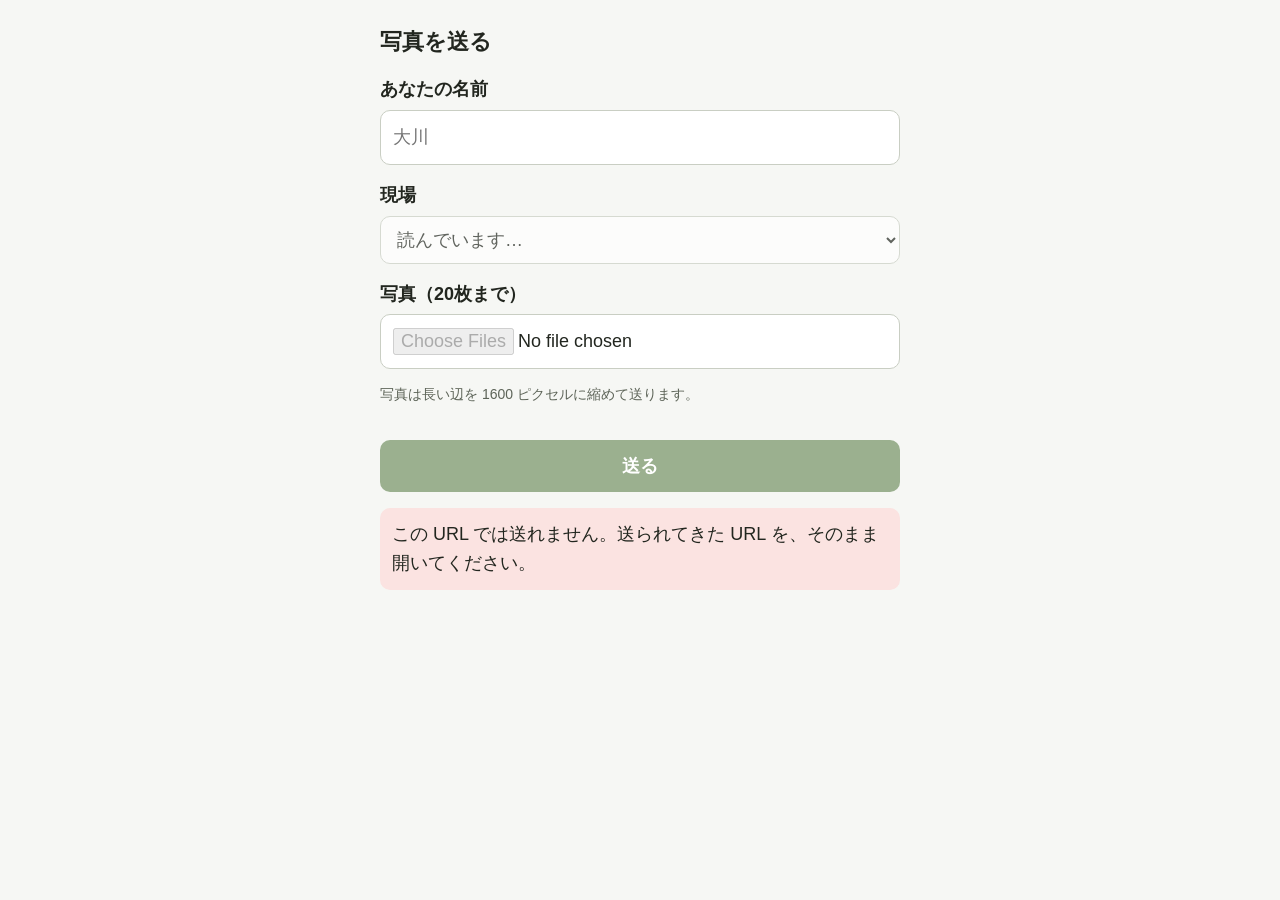
==== 05/photo.html @ 87eb656f "画面を更新（portfolio/site/ から）" ====
<!doctype html>
<html lang="ja">
<head>
  <meta charset="utf-8">
  <meta name="viewport" content="width=device-width, initial-scale=1">
  <meta name="robots" content="noindex, nofollow">
  <!-- URL の合言葉を、ほかのサイトへ渡さない -->
  <meta name="referrer" content="no-referrer">
  <title>写真を送る</title>
  <link rel="stylesheet" href="../shared/webapp.css">
  <script src="../shared/webapp.js"></script>
  <style>
    progress { width: 100%; height: 14px; margin-top: 12px; }
    #fails { font-size: 15px; margin: 8px 0 0; padding-left: 20px; }
  </style>
</head>
<body>
  <!-- 05 現場の写真と書類：写真を送る画面（1-20 の試作）。処理は GAS の photo（05_site-photos/src/photo.js）。 -->
  <main>
    <h1>写真を送る</h1>
    <label for="who">あなたの名前</label>
    <input id="who" autocomplete="name" placeholder="大川">
    <label for="site">現場</label>
    <select id="site"><option value="">読んでいます…</option></select>
    <label for="file">写真（20枚まで）</label>
    <input id="file" type="file" accept="image/*" multiple>
    <p id="picked" class="note">写真は長い辺を 1600 ピクセルに縮めて送ります。</p>
    <button id="send">送る</button>
    <progress id="bar" max="1" value="0" hidden></progress>
    <p id="out" class="msg" hidden></p>
    <ul id="fails" hidden></ul>
  </main>
  <script>
    (function () {
      // 1回に送れる枚数（hearing.md の 5-1）。3枚ずつ並べて送る（1枚ずつだと1枚5秒ほどかかる。
      // GAS の同時の実行の上限（1人30）と、スマホの電波を考えて3まで）
      const MAX_FILES = 20;
      const PARALLEL = 3;
      const site = document.getElementById('site');
      const btn = document.getElementById('send');
      const fileInput = document.getElementById('file');
      const bar = document.getElementById('bar');
      const fails = document.getElementById('fails');
      if (!WebApp.ready()) return;
      WebApp.remember('who');

      WebApp.call('photo', 'sites').then(function (list) {
        site.innerHTML = '';
        site.add(new Option('選んでください', ''));
        list.forEach(function (s) { site.add(new Option(s.id + ' ' + s.name, s.id)); });
      }).catch(function (e) {
        site.innerHTML = '';
        site.add(new Option('読めませんでした', ''));
        WebApp.show(e.message, true);
      });

      fileInput.addEventListener('change', function () {
        const n = fileInput.files.length;
        document.getElementById('picked').textContent = n > MAX_FILES
          ? n + '枚選んでいます。1回に送れるのは ' + MAX_FILES + '枚までです。選び直してください'
          : (n ? n + '枚選んでいます。' : '') + '写真は長い辺を 1600 ピクセルに縮めて送ります。';
      });

      btn.addEventListener('click', function () {
        const files = Array.prototype.slice.call(fileInput.files);
        const who = document.getElementById('who').value.trim();
        if (!who || !site.value || !files.length) {
          WebApp.show('名前・現場・写真を選んでください', true);
          return;
        }
        if (files.length > MAX_FILES) {
          WebApp.show('1回に送れるのは ' + MAX_FILES + '枚までです（いま ' + files.length + '枚）。分けて送ってください', true);
          return;
        }
        sendAll(files, who, site.value);
      });

      /** PARALLEL 枚ずつ並べて送る。1枚が送れなくても、ほかは続ける。 */
      function sendAll(files, who, siteId) {
        const total = files.length;
        const batch = Date.now().toString(36); // この回の写真の名前をそろえる
        const started = Date.now();
        let next = 0;
        let done = 0;
        const failed = [];
        btn.disabled = true;
        fileInput.disabled = true;
        fails.hidden = true;
        fails.innerHTML = '';
        bar.hidden = false;
        bar.max = total;
        bar.value = 0;
        progress();

        /** 「3/10枚目を送っています…」：送り終わった枚数＋1 枚目（いくつか並べて送っているが、終わる順に数える）。 */
        function progress() {
          const finished = done + failed.length;
          WebApp.show(Math.min(finished + 1, total) + '/' + total + '枚目を送っています…' +
            (failed.length ? '（送れなかった ' + failed.length + '枚）' : ''));
        }

        function one() {
          if (next >= total) return Promise.resolve();
          const i = next++;
          const file = files[i];
          progress();
          return WebApp.shrinkImage(file, 1600).then(function (data) {
            return WebApp.call('photo', 'upload', {
              siteId: siteId, who: who, name: file.name, data: data, batch: batch, index: i + 1, total: total,
            });
          }).then(function () {
            done++;
          }).catch(function (e) {
            failed.push({ name: file.name, reason: e.message });
          }).then(function () {
            bar.value = done + failed.length;
            progress();
            return one();
          });
        }

        const workers = [];
        for (let k = 0; k < Math.min(PARALLEL, total); k++) workers.push(one());
        Promise.all(workers).then(function () {
          const sec = Math.round((Date.now() - started) / 100) / 10;
          if (!failed.length) {
            WebApp.show(siteId + ' に ' + done + '枚送りました（' + sec + '秒）');
            fileInput.value = '';
            document.getElementById('picked').textContent = '写真は長い辺を 1600 ピクセルに縮めて送ります。';
          } else {
            WebApp.show(done + '枚送りました。' + failed.length + '枚は送れませんでした（' + sec + '秒）。' +
              '送れなかった写真だけを選び直して、もう一度送ってください', true);
            failed.forEach(function (f) {
              const li = document.createElement('li');
              li.textContent = f.name + '：' + f.reason;
              fails.appendChild(li);
            });
            fails.hidden = false;
          }
          btn.disabled = false;
          fileInput.disabled = false;
        });
      }
    })();
  </script>
</body>
</html>
---- shared/webapp.css ----
/* Web アプリの画面の共通の見た目（スマホの縦の画面・大きめの文字）。build.py が portfolio/site/shared/ にコピーする */
body { margin: 0; font: 18px/1.6 -apple-system, "Hiragino Sans", "Yu Gothic", "Meiryo", sans-serif; background: #f6f7f4; color: #22261f; }
main { max-width: 520px; margin: 0 auto; padding: 16px; }
h1 { font-size: 22px; margin: 8px 0 16px; }
label { display: block; font-weight: bold; margin: 16px 0 6px; }
input, select, textarea, button { font: inherit; width: 100%; box-sizing: border-box; padding: 12px; border: 1px solid #c9cec3; border-radius: 10px; background: #fff; color: inherit; }
button { background: #4f8a3a; color: #fff; border: none; font-weight: bold; margin-top: 20px; }
button:disabled { background: #9bb08f; }
.msg { padding: 12px; border-radius: 10px; background: #e7f1e1; margin-top: 16px; }
.msg.err { background: #fbe3e1; }
.note { font-size: 14px; color: #5d6458; }
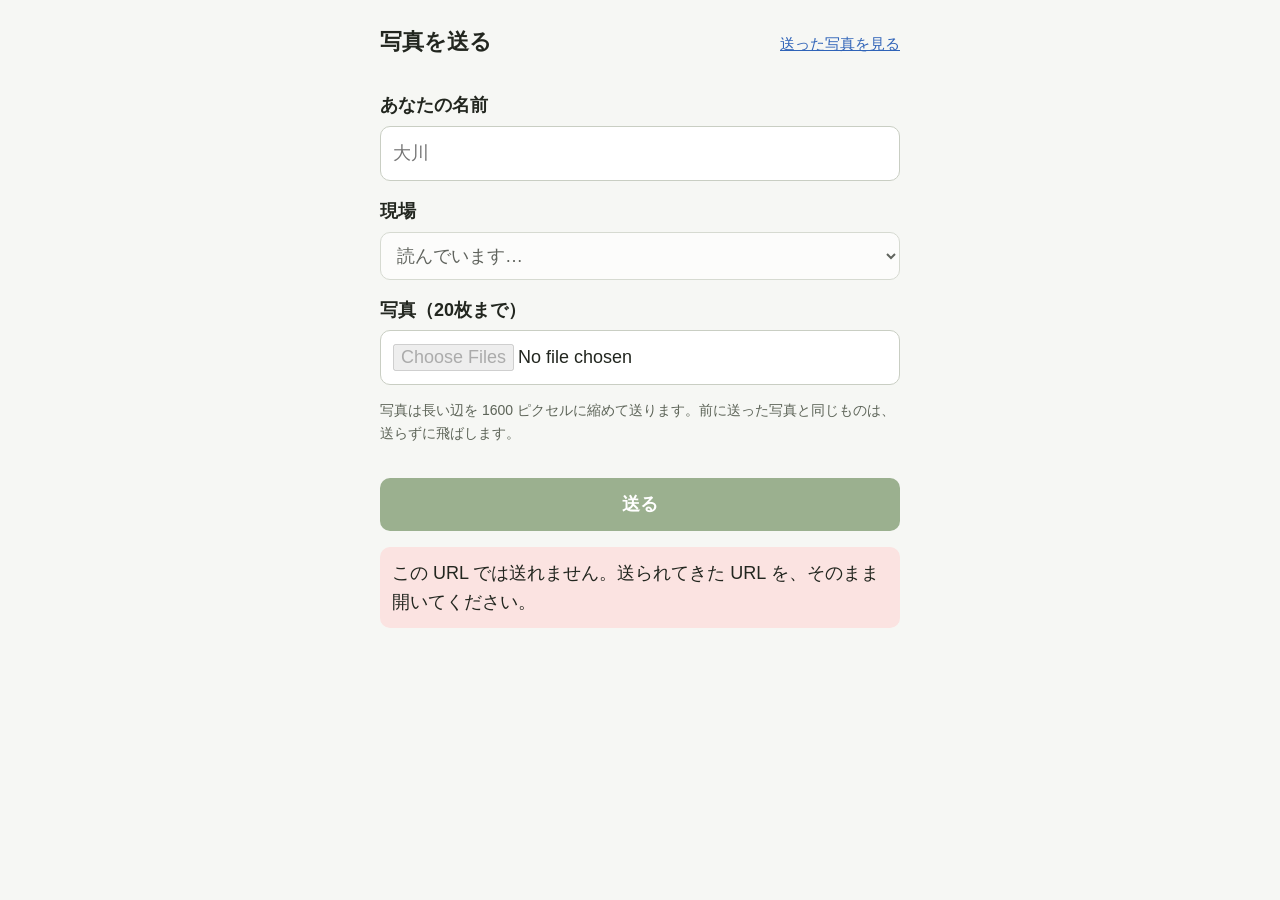
==== commit 0ec66461: "画面を更新（portfolio/site/ から）" ====
--- a/05/photo.html
+++ b/05/photo.html
@@ -15,16 +15,17 @@
   </style>
 </head>
 <body>
-  <!-- 05 現場の写真と書類：写真を送る画面（1-20 の試作）。処理は GAS の photo（05_site-photos/src/photo.js）。 -->
+  <!-- 05 現場の写真と書類：写真を送る画面（1-20 の試作）。処理は GAS の photo（05_site-photos/src/photo.js）。
+       送った写真を見る画面は list.html（現場を選んだまま行き来する）。 -->
   <main>
-    <h1>写真を送る</h1>
+    <div class="nav"><h1>写真を送る</h1><a id="toList" href="#">送った写真を見る</a></div>
     <label for="who">あなたの名前</label>
     <input id="who" autocomplete="name" placeholder="大川">
     <label for="site">現場</label>
     <select id="site"><option value="">読んでいます…</option></select>
     <label for="file">写真（20枚まで）</label>
     <input id="file" type="file" accept="image/*" multiple>
-    <p id="picked" class="note">写真は長い辺を 1600 ピクセルに縮めて送ります。</p>
+    <p id="picked" class="note">写真は長い辺を 1600 ピクセルに縮めて送ります。前に送った写真と同じものは、送らずに飛ばします。</p>
     <button id="send">送る</button>
     <progress id="bar" max="1" value="0" hidden></progress>
     <p id="out" class="msg" hidden></p>
@@ -36,18 +37,29 @@
       // GAS の同時の実行の上限（1人30）と、スマホの電波を考えて3まで）
       const MAX_FILES = 20;
       const PARALLEL = 3;
+      const NOTE = '写真は長い辺を 1600 ピクセルに縮めて送ります。前に送った写真と同じものは、送らずに飛ばします。';
       const site = document.getElementById('site');
       const btn = document.getElementById('send');
       const fileInput = document.getElementById('file');
       const bar = document.getElementById('bar');
       const fails = document.getElementById('fails');
+      const toList = document.getElementById('toList');
       if (!WebApp.ready()) return;
       WebApp.remember('who');
+
+      function updateLink() {
+        toList.href = WebApp.link('list.html', { site: site.value });
+      }
+      site.addEventListener('change', updateLink);
+      updateLink();
 
       WebApp.call('photo', 'sites').then(function (list) {
         site.innerHTML = '';
         site.add(new Option('選んでください', ''));
         list.forEach(function (s) { site.add(new Option(s.id + ' ' + s.name, s.id)); });
+        const want = WebApp.param('site'); // 確かめる画面から来たときは、その現場を選んでおく
+        if (want && list.some(function (s) { return s.id === want; })) site.value = want;
+        updateLink();
       }).catch(function (e) {
         site.innerHTML = '';
         site.add(new Option('読めませんでした', ''));
@@ -58,7 +70,7 @@
         const n = fileInput.files.length;
         document.getElementById('picked').textContent = n > MAX_FILES
           ? n + '枚選んでいます。1回に送れるのは ' + MAX_FILES + '枚までです。選び直してください'
-          : (n ? n + '枚選んでいます。' : '') + '写真は長い辺を 1600 ピクセルに縮めて送ります。';
+          : (n ? n + '枚選んでいます。' : '') + NOTE;
       });
 
       btn.addEventListener('click', function () {
@@ -75,14 +87,18 @@
         sendAll(files, who, site.value);
       });
 
-      /** PARALLEL 枚ずつ並べて送る。1枚が送れなくても、ほかは続ける。 */
+      /**
+       * まず同じ写真の印（SHA-256）を作って、送り済みのものを聞き、それは送らずに飛ばす。
+       * 残りを PARALLEL 枚ずつ並べて送る。1枚が送れなくても、ほかは続ける。
+       */
       function sendAll(files, who, siteId) {
         const total = files.length;
-        const batch = Date.now().toString(36); // この回の写真の名前をそろえる
         const started = Date.now();
         let next = 0;
         let done = 0;
+        const skipped = [];
         const failed = [];
+        let digests = [];
         btn.disabled = true;
         fileInput.disabled = true;
         fails.hidden = true;
@@ -90,12 +106,14 @@
         bar.hidden = false;
         bar.max = total;
         bar.value = 0;
-        progress();
+        WebApp.show('送り済みの写真がないか、確かめています…');
 
-        /** 「3/10枚目を送っています…」：送り終わった枚数＋1 枚目（いくつか並べて送っているが、終わる順に数える）。 */
+        /** 「3/10枚目を送っています…」：終わった枚数＋1 枚目（いくつか並べて送っているが、終わる順に数える）。 */
         function progress() {
-          const finished = done + failed.length;
+          const finished = done + skipped.length + failed.length;
+          bar.value = finished;
           WebApp.show(Math.min(finished + 1, total) + '/' + total + '枚目を送っています…' +
+            (skipped.length ? '（送り済みで飛ばした ' + skipped.length + '枚）' : '') +
             (failed.length ? '（送れなかった ' + failed.length + '枚）' : ''));
         }
 
@@ -103,39 +121,51 @@
           if (next >= total) return Promise.resolve();
           const i = next++;
           const file = files[i];
+          if (digests[i] && sentBefore[digests[i]]) {
+            skipped.push({ name: file.name, reason: sentBefore[digests[i]] });
+            progress();
+            return one();
+          }
           progress();
-          return WebApp.shrinkImage(file, 1600).then(function (data) {
+          return WebApp.shrinkImage(file, [1600, 240]).then(function (data) {
             return WebApp.call('photo', 'upload', {
-              siteId: siteId, who: who, name: file.name, data: data, batch: batch, index: i + 1, total: total,
+              siteId: siteId, who: who, name: file.name, data: data[0], thumb: data[1], digest: digests[i], index: i + 1, total: total,
             });
-          }).then(function () {
-            done++;
+          }).then(function (r) {
+            if (r.skipped) skipped.push({ name: file.name, reason: r.message });
+            else done++;
           }).catch(function (e) {
             failed.push({ name: file.name, reason: e.message });
           }).then(function () {
-            bar.value = done + failed.length;
             progress();
             return one();
           });
         }
 
-        const workers = [];
-        for (let k = 0; k < Math.min(PARALLEL, total); k++) workers.push(one());
-        Promise.all(workers).then(function () {
+        let sentBefore = {};
+        Promise.all(files.map(WebApp.digest)).then(function (list) {
+          digests = list;
+          return WebApp.call('photo', 'check', { digests: list.filter(Boolean) }).catch(function () { return {}; });
+        }).then(function (sent) {
+          sentBefore = sent || {};
+          const workers = [];
+          for (let k = 0; k < Math.min(PARALLEL, total); k++) workers.push(one());
+          return Promise.all(workers);
+        }).then(function () {
           const sec = Math.round((Date.now() - started) / 100) / 10;
+          const parts = [siteId + ' に ' + done + '枚送りました'];
+          if (skipped.length) parts.push('送り済みの ' + skipped.length + '枚は飛ばしました');
+          if (failed.length) parts.push(failed.length + '枚は送れませんでした。その写真だけを選び直して、もう一度送ってください');
+          WebApp.show(parts.join('。') + '（' + sec + '秒）', failed.length > 0);
+          skipped.concat(failed).forEach(function (f) {
+            const li = document.createElement('li');
+            li.textContent = f.name + '：' + f.reason;
+            fails.appendChild(li);
+          });
+          fails.hidden = !(skipped.length || failed.length);
           if (!failed.length) {
-            WebApp.show(siteId + ' に ' + done + '枚送りました（' + sec + '秒）');
             fileInput.value = '';
-            document.getElementById('picked').textContent = '写真は長い辺を 1600 ピクセルに縮めて送ります。';
-          } else {
-            WebApp.show(done + '枚送りました。' + failed.length + '枚は送れませんでした（' + sec + '秒）。' +
-              '送れなかった写真だけを選び直して、もう一度送ってください', true);
-            failed.forEach(function (f) {
-              const li = document.createElement('li');
-              li.textContent = f.name + '：' + f.reason;
-              fails.appendChild(li);
-            });
-            fails.hidden = false;
+            document.getElementById('picked').textContent = NOTE;
           }
           btn.disabled = false;
           fileInput.disabled = false;
--- a/shared/webapp.css
+++ b/shared/webapp.css
@@ -9,3 +9,5 @@
 .msg { padding: 12px; border-radius: 10px; background: #e7f1e1; margin-top: 16px; }
 .msg.err { background: #fbe3e1; }
 .note { font-size: 14px; color: #5d6458; }
+.nav { display: flex; justify-content: space-between; align-items: baseline; gap: 12px; }
+.nav a { font-size: 15px; color: #2f63b8; white-space: nowrap; }
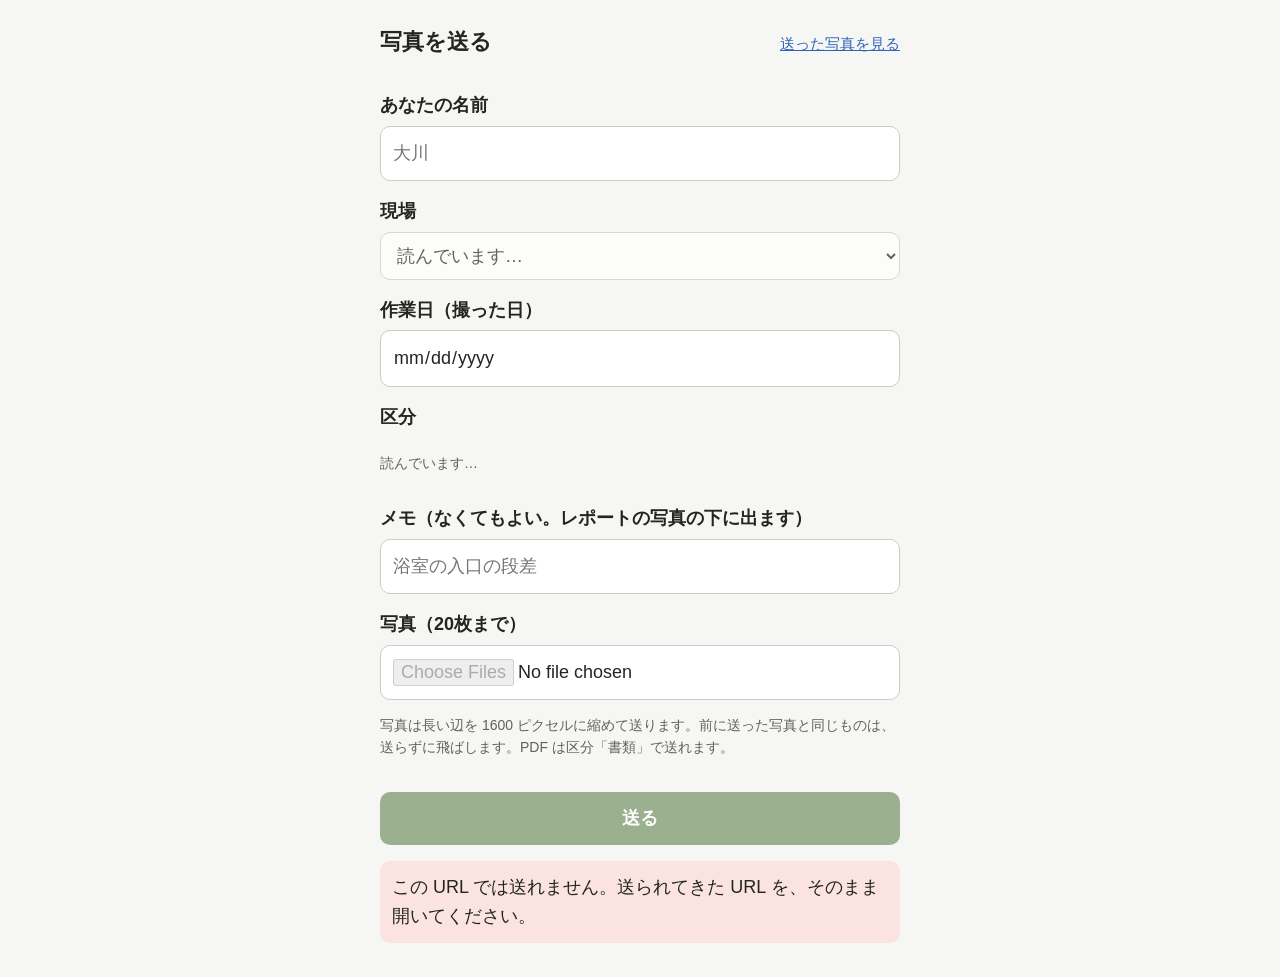
==== commit 698b9a88: "画面を更新（portfolio/site/ から）" ====
--- a/05/photo.html
+++ b/05/photo.html
@@ -12,20 +12,35 @@
   <style>
     progress { width: 100%; height: 14px; margin-top: 12px; }
     #fails { font-size: 15px; margin: 8px 0 0; padding-left: 20px; }
+    .choices { display: grid; grid-template-columns: repeat(auto-fill, minmax(100px, 1fr)); gap: 8px; }
+    .choices label { margin: 0; font-weight: normal; }
+    .choices input { position: absolute; opacity: 0; width: 1px; height: 1px; }
+    .choices span { display: block; text-align: center; padding: 12px 4px; border: 1px solid #c9cec3; border-radius: 10px; background: #fff; }
+    .choices input:checked + span { background: #4f8a3a; border-color: #4f8a3a; color: #fff; font-weight: bold; }
+    .choices input:focus-visible + span { outline: 3px solid #2f63b8; }
+    #kind { margin: 4px 0 0; }
   </style>
 </head>
 <body>
-  <!-- 05 現場の写真と書類：写真を送る画面（1-20 の試作）。処理は GAS の photo（05_site-photos/src/photo.js）。
-       送った写真を見る画面は list.html（現場を選んだまま行き来する）。 -->
+  <!-- 05 現場の写真と書類：写真を送る画面。処理は GAS の photo（05_site-photos/src/photo.js）。
+       送った写真を見る画面は list.html（現場を選んだまま行き来する）。
+       写真は「現場 → 作業日 → 区分」で入る（hearing.md の決めたこと）。区分は台帳の設定「写真の区分」＋書類。 -->
   <main>
     <div class="nav"><h1>写真を送る</h1><a id="toList" href="#">送った写真を見る</a></div>
     <label for="who">あなたの名前</label>
     <input id="who" autocomplete="name" placeholder="大川">
     <label for="site">現場</label>
     <select id="site"><option value="">読んでいます…</option></select>
+    <p id="kind" class="note" hidden></p>
+    <label for="day">作業日（撮った日）</label>
+    <input id="day" type="date">
+    <label>区分</label>
+    <div id="cats" class="choices" role="radiogroup" aria-label="区分"><p class="note">読んでいます…</p></div>
+    <label for="memo">メモ（なくてもよい。レポートの写真の下に出ます）</label>
+    <input id="memo" maxlength="100" placeholder="浴室の入口の段差">
     <label for="file">写真（20枚まで）</label>
-    <input id="file" type="file" accept="image/*" multiple>
-    <p id="picked" class="note">写真は長い辺を 1600 ピクセルに縮めて送ります。前に送った写真と同じものは、送らずに飛ばします。</p>
+    <input id="file" type="file" accept="image/*,application/pdf" multiple>
+    <p id="picked" class="note"></p>
     <button id="send">送る</button>
     <progress id="bar" max="1" value="0" hidden></progress>
     <p id="out" class="msg" hidden></p>
@@ -37,32 +52,71 @@
       // GAS の同時の実行の上限（1人30）と、スマホの電波を考えて3まで）
       const MAX_FILES = 20;
       const PARALLEL = 3;
-      const NOTE = '写真は長い辺を 1600 ピクセルに縮めて送ります。前に送った写真と同じものは、送らずに飛ばします。';
+      const MAX_PDF = 5 * 1024 * 1024; // PDF は縮めずに送るので、GAS の上限（photo.js の PHOTO_MAX_BYTES）と同じ
+      const DOC = '書類';
+      const NOTE = '写真は長い辺を 1600 ピクセルに縮めて送ります。前に送った写真と同じものは、送らずに飛ばします。PDF は区分「書類」で送れます。';
       const site = document.getElementById('site');
+      const day = document.getElementById('day');
+      const cats = document.getElementById('cats');
       const btn = document.getElementById('send');
       const fileInput = document.getElementById('file');
       const bar = document.getElementById('bar');
       const fails = document.getElementById('fails');
       const toList = document.getElementById('toList');
+      const kind = document.getElementById('kind');
+      let sites = [];
+      document.getElementById('picked').textContent = NOTE;
       if (!WebApp.ready()) return;
       WebApp.remember('who');
 
-      function updateLink() {
+      function localToday() {
+        const d = new Date();
+        return d.getFullYear() + '-' + ('0' + (d.getMonth() + 1)).slice(-2) + '-' + ('0' + d.getDate()).slice(-2);
+      }
+      day.value = day.max = localToday();
+
+      function updateSite() {
         toList.href = WebApp.link('list.html', { site: site.value });
-      }
-      site.addEventListener('change', updateLink);
-      updateLink();
-
-      WebApp.call('photo', 'sites').then(function (list) {
+        const s = sites.filter(function (x) { return x.id === site.value; })[0];
+        kind.hidden = !s;
+        if (s) kind.textContent = s.periodic ? '定期の現場（' + (s.frequency || '頻度なし') + '）：毎回、作業日を合わせて「作業前」「作業後」を送ってください'
+          : '単発の現場：追加の直しのときも、その日の作業日で送れば分かれます';
+      }
+      site.addEventListener('change', updateSite);
+      updateSite();
+
+      function category() {
+        const picked = cats.querySelector('input:checked');
+        return picked ? picked.value : '';
+      }
+
+      WebApp.call('photo', 'sites').then(function (r) {
+        sites = r.sites;
         site.innerHTML = '';
         site.add(new Option('選んでください', ''));
-        list.forEach(function (s) { site.add(new Option(s.id + ' ' + s.name, s.id)); });
+        sites.forEach(function (s) {
+          site.add(new Option(s.id + ' ' + s.name + (s.periodic ? '（定期）' : ''), s.id));
+        });
         const want = WebApp.param('site'); // 確かめる画面から来たときは、その現場を選んでおく
-        if (want && list.some(function (s) { return s.id === want; })) site.value = want;
-        updateLink();
+        if (want && sites.some(function (s) { return s.id === want; })) site.value = want;
+        cats.innerHTML = '';
+        r.categories.forEach(function (c) {
+          const label = document.createElement('label');
+          const input = document.createElement('input');
+          input.type = 'radio';
+          input.name = 'cat';
+          input.value = c;
+          const span = document.createElement('span');
+          span.textContent = c;
+          label.appendChild(input);
+          label.appendChild(span);
+          cats.appendChild(label);
+        });
+        updateSite();
       }).catch(function (e) {
         site.innerHTML = '';
         site.add(new Option('読めませんでした', ''));
+        cats.innerHTML = '';
         WebApp.show(e.message, true);
       });
 
@@ -73,25 +127,51 @@
           : (n ? n + '枚選んでいます。' : '') + NOTE;
       });
 
+      function isPdf(file) {
+        return file.type === 'application/pdf' || /\.pdf$/i.test(file.name);
+      }
+
       btn.addEventListener('click', function () {
         const files = Array.prototype.slice.call(fileInput.files);
         const who = document.getElementById('who').value.trim();
-        if (!who || !site.value || !files.length) {
-          WebApp.show('名前・現場・写真を選んでください', true);
+        const cat = category();
+        if (!who || !site.value || !cat || !files.length) {
+          WebApp.show('名前・現場・区分・写真を選んでください', true);
+          return;
+        }
+        if (!day.value) {
+          WebApp.show('作業日（撮った日）を選んでください', true);
+          return;
+        }
+        if (day.value > localToday()) {
+          WebApp.show('作業日が先の日になっています。撮った日を選んでください', true);
           return;
         }
         if (files.length > MAX_FILES) {
           WebApp.show('1回に送れるのは ' + MAX_FILES + '枚までです（いま ' + files.length + '枚）。分けて送ってください', true);
           return;
         }
-        sendAll(files, who, site.value);
+        if (cat !== DOC && files.some(isPdf)) {
+          WebApp.show('PDF は区分「' + DOC + '」で送ってください', true);
+          return;
+        }
+        sendAll(files, { who: who, siteId: site.value, category: cat, workDate: day.value, memo: document.getElementById('memo').value.trim() });
       });
+
+      /** 1つのファイルを送る形にする：写真は縮めて小さい画像も作る。PDF はそのまま。 */
+      function prepare(file) {
+        if (isPdf(file)) {
+          if (file.size > MAX_PDF) return Promise.reject(new Error('PDF が大きすぎます（5MB まで）'));
+          return WebApp.readBase64(file).then(function (data) { return { data: data, thumb: '', type: 'application/pdf' }; });
+        }
+        return WebApp.shrinkImage(file, [1600, 240]).then(function (data) { return { data: data[0], thumb: data[1], type: 'image/jpeg' }; });
+      }
 
       /**
        * まず同じ写真の印（SHA-256）を作って、送り済みのものを聞き、それは送らずに飛ばす。
        * 残りを PARALLEL 枚ずつ並べて送る。1枚が送れなくても、ほかは続ける。
        */
-      function sendAll(files, who, siteId) {
+      function sendAll(files, form) {
         const total = files.length;
         const started = Date.now();
         let next = 0;
@@ -127,9 +207,10 @@
             return one();
           }
           progress();
-          return WebApp.shrinkImage(file, [1600, 240]).then(function (data) {
+          return prepare(file).then(function (p) {
             return WebApp.call('photo', 'upload', {
-              siteId: siteId, who: who, name: file.name, data: data[0], thumb: data[1], digest: digests[i], index: i + 1, total: total,
+              siteId: form.siteId, who: form.who, category: form.category, workDate: form.workDate, memo: form.memo,
+              name: file.name, data: p.data, thumb: p.thumb, type: p.type, digest: digests[i], index: i + 1, total: total,
             });
           }).then(function (r) {
             if (r.skipped) skipped.push({ name: file.name, reason: r.message });
@@ -153,8 +234,9 @@
           return Promise.all(workers);
         }).then(function () {
           const sec = Math.round((Date.now() - started) / 100) / 10;
-          const parts = [siteId + ' に ' + done + '枚送りました'];
-          if (skipped.length) parts.push('送り済みの ' + skipped.length + '枚は飛ばしました');
+          const parts = [];
+          if (done || !skipped.length) parts.push(form.siteId + ' の ' + form.workDate + '・' + form.category + ' に ' + done + '枚送りました');
+          if (skipped.length) parts.push(done ? '送り済みの ' + skipped.length + '枚は飛ばしました' : '選んだ ' + skipped.length + '枚は、すべて送り済みでした（送っていません）');
           if (failed.length) parts.push(failed.length + '枚は送れませんでした。その写真だけを選び直して、もう一度送ってください');
           WebApp.show(parts.join('。') + '（' + sec + '秒）', failed.length > 0);
           skipped.concat(failed).forEach(function (f) {
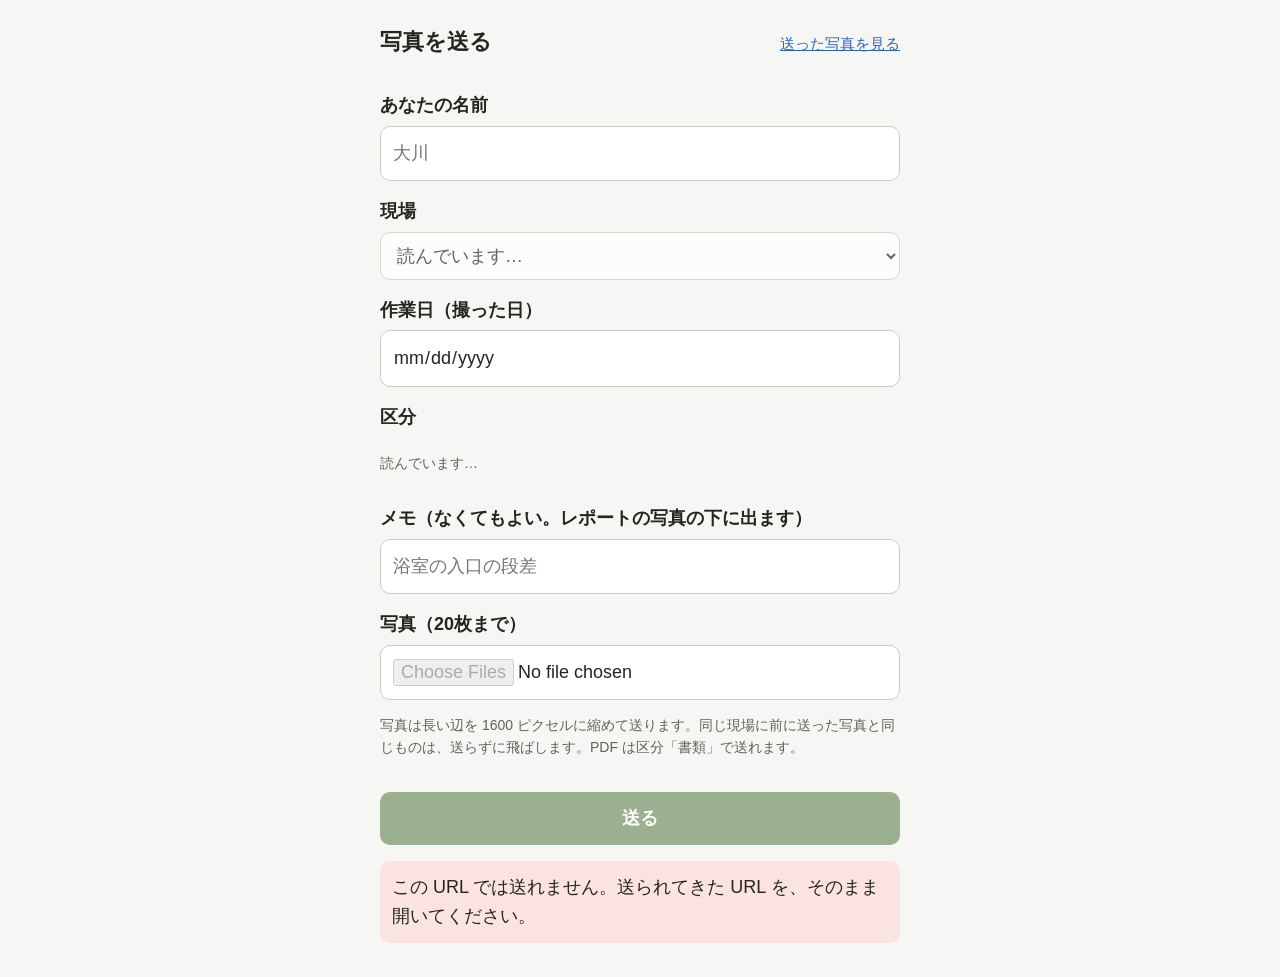
==== commit ad1fc637: "画面を更新（portfolio/site/ から）" ====
--- a/05/photo.html
+++ b/05/photo.html
@@ -54,7 +54,7 @@
       const PARALLEL = 3;
       const MAX_PDF = 5 * 1024 * 1024; // PDF は縮めずに送るので、GAS の上限（photo.js の PHOTO_MAX_BYTES）と同じ
       const DOC = '書類';
-      const NOTE = '写真は長い辺を 1600 ピクセルに縮めて送ります。前に送った写真と同じものは、送らずに飛ばします。PDF は区分「書類」で送れます。';
+      const NOTE = '写真は長い辺を 1600 ピクセルに縮めて送ります。同じ現場に前に送った写真と同じものは、送らずに飛ばします。PDF は区分「書類」で送れます。';
       const site = document.getElementById('site');
       const day = document.getElementById('day');
       const cats = document.getElementById('cats');
@@ -168,7 +168,7 @@
       }
 
       /**
-       * まず同じ写真の印（SHA-256）を作って、送り済みのものを聞き、それは送らずに飛ばす。
+       * まず同じ写真の印（SHA-256）を作って、選んだ現場に送り済みのものを聞き、それは送らずに飛ばす（ほかの現場には送れる）。
        * 残りを PARALLEL 枚ずつ並べて送る。1枚が送れなくても、ほかは続ける。
        */
       function sendAll(files, form) {
@@ -226,7 +226,7 @@
         let sentBefore = {};
         Promise.all(files.map(WebApp.digest)).then(function (list) {
           digests = list;
-          return WebApp.call('photo', 'check', { digests: list.filter(Boolean) }).catch(function () { return {}; });
+          return WebApp.call('photo', 'check', { siteId: form.siteId, digests: list.filter(Boolean) }).catch(function () { return {}; });
         }).then(function (sent) {
           sentBefore = sent || {};
           const workers = [];
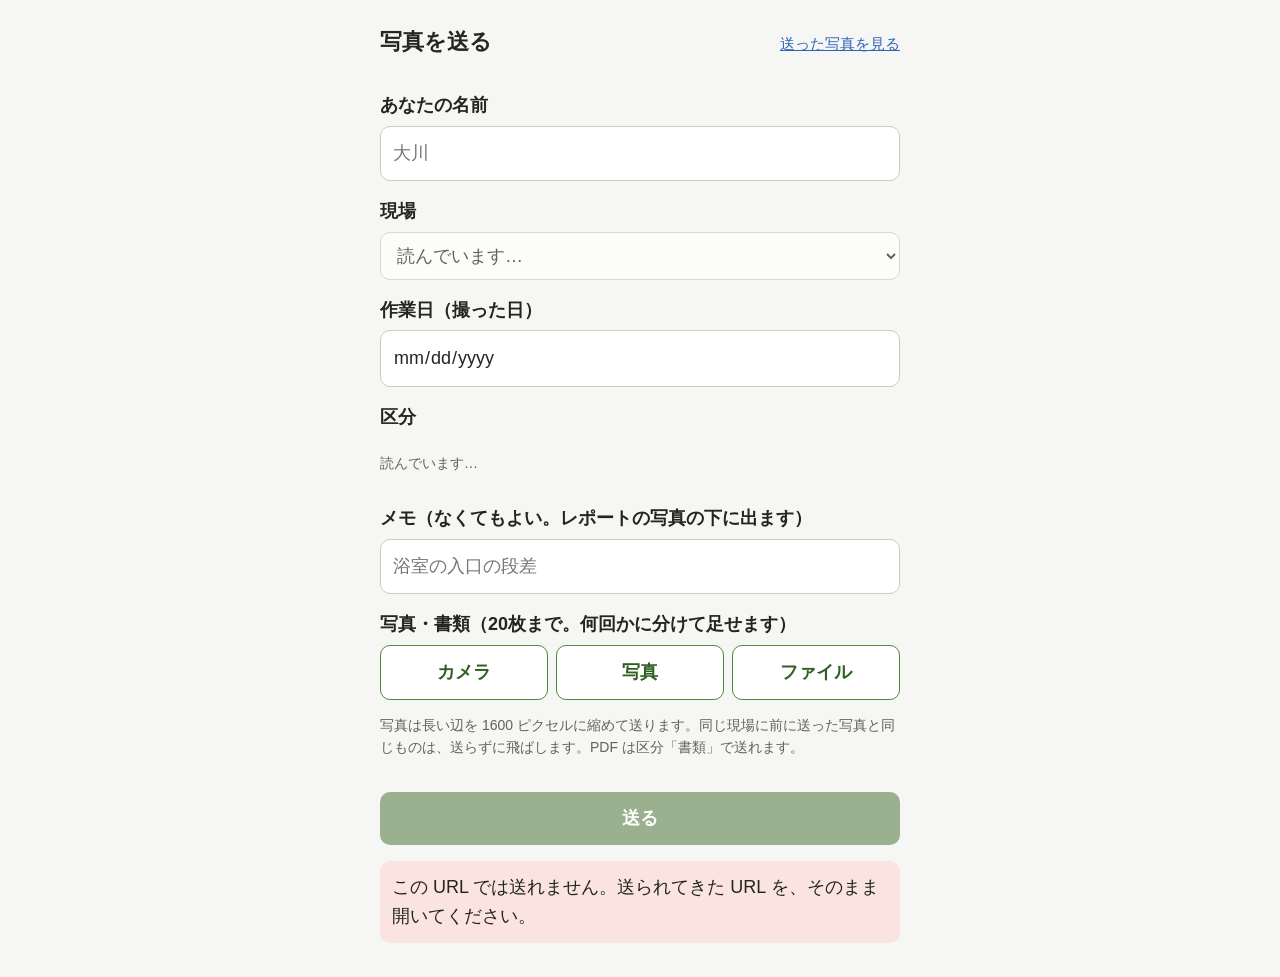
==== commit 32dbf985: "画面を更新（portfolio/site/ から）" ====
--- a/05/photo.html
+++ b/05/photo.html
@@ -19,6 +19,12 @@
     .choices input:checked + span { background: #4f8a3a; border-color: #4f8a3a; color: #fff; font-weight: bold; }
     .choices input:focus-visible + span { outline: 3px solid #2f63b8; }
     #kind { margin: 4px 0 0; }
+    .pickers { display: grid; grid-template-columns: repeat(3, 1fr); gap: 8px; }
+    .pickers label { margin: 0; text-align: center; padding: 12px 4px; border: 1px solid #4f8a3a; border-radius: 10px; background: #fff; color: #2f5f22; font-weight: bold; cursor: pointer; }
+    .pickers label.off { opacity: .5; pointer-events: none; }
+    .pickers input { display: none; }
+    #pickedRow { display: flex; align-items: baseline; justify-content: space-between; gap: 8px; }
+    #clear { width: auto; margin: 0; padding: 6px 12px; font-size: 14px; background: #fff; color: #a33; border: 1px solid #d9b2ad; }
   </style>
 </head>
 <body>
@@ -38,9 +44,15 @@
     <div id="cats" class="choices" role="radiogroup" aria-label="区分"><p class="note">読んでいます…</p></div>
     <label for="memo">メモ（なくてもよい。レポートの写真の下に出ます）</label>
     <input id="memo" maxlength="100" placeholder="浴室の入口の段差">
-    <label for="file">写真（20枚まで）</label>
-    <input id="file" type="file" accept="image/*,application/pdf" multiple>
-    <p id="picked" class="note"></p>
+    <label>写真・書類（20枚まで。何回かに分けて足せます）</label>
+    <!-- 1つの入れ物で写真と PDF を受けると、Android ではファイルの画面が開いて写真を選びにくい（2026-10-21 人の確認）ので3つに分ける。
+         カメラ：その場で撮る（1枚ずつ。続けて押せば足していく）。写真：ギャラリーから何枚も選ぶ。ファイル：PDF など -->
+    <div class="pickers">
+      <label id="camLabel"><input id="cam" type="file" accept="image/*" capture="environment">カメラ</label>
+      <label id="galLabel"><input id="gallery" type="file" accept="image/*" multiple>写真</label>
+      <label id="docLabel"><input id="doc" type="file" accept="application/pdf,image/*" multiple>ファイル</label>
+    </div>
+    <div id="pickedRow"><p id="picked" class="note"></p><button id="clear" type="button" hidden>選び直す</button></div>
     <button id="send">送る</button>
     <progress id="bar" max="1" value="0" hidden></progress>
     <p id="out" class="msg" hidden></p>
@@ -59,13 +71,15 @@
       const day = document.getElementById('day');
       const cats = document.getElementById('cats');
       const btn = document.getElementById('send');
-      const fileInput = document.getElementById('file');
+      const inputs = ['cam', 'gallery', 'doc'].map(function (id) { return document.getElementById(id); });
+      const clearBtn = document.getElementById('clear');
+      let picked = []; // 選んだ写真・ファイル（3つのボタンで選んだものを足していく）
       const bar = document.getElementById('bar');
       const fails = document.getElementById('fails');
       const toList = document.getElementById('toList');
       const kind = document.getElementById('kind');
       let sites = [];
-      document.getElementById('picked').textContent = NOTE;
+      showPicked();
       if (!WebApp.ready()) return;
       WebApp.remember('who');
 
@@ -86,8 +100,8 @@
       updateSite();
 
       function category() {
-        const picked = cats.querySelector('input:checked');
-        return picked ? picked.value : '';
+        const checked = cats.querySelector('input:checked');
+        return checked ? checked.value : '';
       }
 
       WebApp.call('photo', 'sites').then(function (r) {
@@ -120,19 +134,43 @@
         WebApp.show(e.message, true);
       });
 
-      fileInput.addEventListener('change', function () {
-        const n = fileInput.files.length;
+      /** 選んだ枚数と、選び直すボタン。 */
+      function showPicked() {
+        const n = picked.length;
+        const pdfs = picked.filter(isPdf).length;
         document.getElementById('picked').textContent = n > MAX_FILES
           ? n + '枚選んでいます。1回に送れるのは ' + MAX_FILES + '枚までです。選び直してください'
-          : (n ? n + '枚選んでいます。' : '') + NOTE;
-      });
+          : n ? n + '枚選んでいます' + (pdfs ? '（PDF ' + pdfs + '）' : '') + '。続けて足せます' : NOTE;
+        clearBtn.hidden = !n;
+      }
+
+      // 選んだものは足していく（カメラで1枚ずつ撮っても、まとめて送れる）。同じ入れ物でもう一度選べるように、値は空に戻す
+      inputs.forEach(function (input) {
+        input.addEventListener('change', function () {
+          picked = picked.concat(Array.prototype.slice.call(input.files));
+          input.value = '';
+          showPicked();
+        });
+      });
+      clearBtn.addEventListener('click', function () {
+        picked = [];
+        showPicked();
+      });
+
+      function setPicking(on) {
+        inputs.forEach(function (input) {
+          input.disabled = !on;
+          input.parentNode.classList.toggle('off', !on);
+        });
+        clearBtn.disabled = !on;
+      }
 
       function isPdf(file) {
         return file.type === 'application/pdf' || /\.pdf$/i.test(file.name);
       }
 
       btn.addEventListener('click', function () {
-        const files = Array.prototype.slice.call(fileInput.files);
+        const files = picked.slice();
         const who = document.getElementById('who').value.trim();
         const cat = category();
         if (!who || !site.value || !cat || !files.length) {
@@ -180,7 +218,7 @@
         const failed = [];
         let digests = [];
         btn.disabled = true;
-        fileInput.disabled = true;
+        setPicking(false);
         fails.hidden = true;
         fails.innerHTML = '';
         bar.hidden = false;
@@ -216,7 +254,7 @@
             if (r.skipped) skipped.push({ name: file.name, reason: r.message });
             else done++;
           }).catch(function (e) {
-            failed.push({ name: file.name, reason: e.message });
+            failed.push({ name: file.name, reason: e.message, file: file });
           }).then(function () {
             progress();
             return one();
@@ -245,12 +283,12 @@
             fails.appendChild(li);
           });
           fails.hidden = !(skipped.length || failed.length);
-          if (!failed.length) {
-            fileInput.value = '';
-            document.getElementById('picked').textContent = NOTE;
-          }
+          // 送れなかったものだけを残す（そのまま「送る」をもう一度押せる）
+          const failedNames = failed.map(function (f) { return f.file; });
+          picked = files.filter(function (f) { return failedNames.indexOf(f) >= 0; });
+          showPicked();
           btn.disabled = false;
-          fileInput.disabled = false;
+          setPicking(true);
         });
       }
     })();
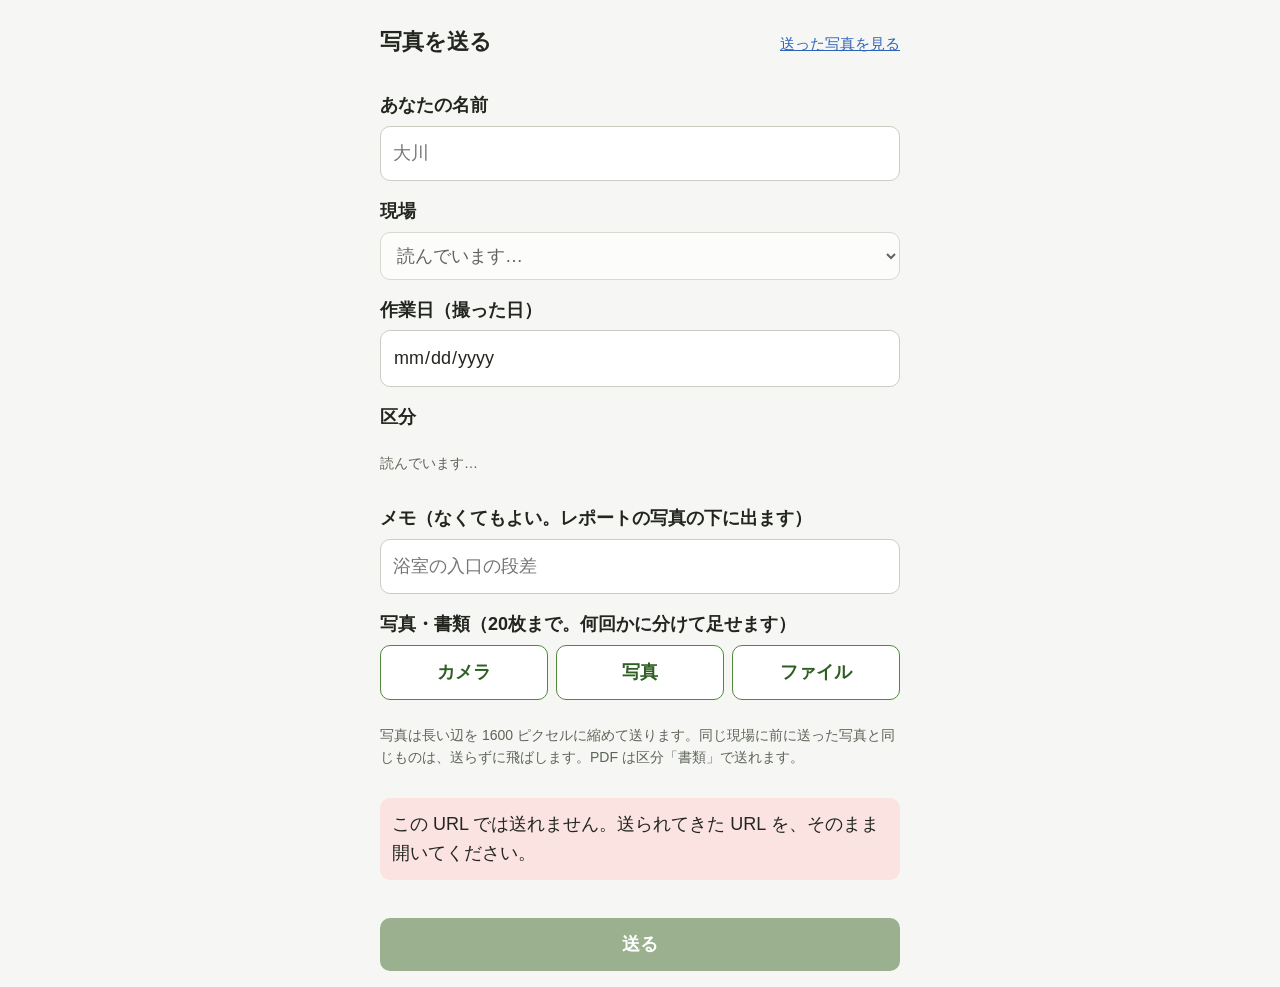
==== commit 8eaba664: "画面を更新（portfolio/site/ から）" ====
--- a/05/photo.html
+++ b/05/photo.html
@@ -21,7 +21,13 @@
     #kind { margin: 4px 0 0; }
     .pickers { display: grid; grid-template-columns: repeat(3, 1fr); gap: 8px; }
     .pickers label { margin: 0; text-align: center; padding: 12px 4px; border: 1px solid #4f8a3a; border-radius: 10px; background: #fff; color: #2f5f22; font-weight: bold; cursor: pointer; }
+    .pickers label.has { background: #4f8a3a; color: #fff; }
     .pickers label.off { opacity: .5; pointer-events: none; }
+    .thumbs { display: grid; grid-template-columns: repeat(auto-fill, minmax(64px, 1fr)); gap: 6px; margin-top: 10px; }
+    .thumb { position: relative; }
+    .thumb img, .thumb .pdf { display: block; width: 100%; aspect-ratio: 1; object-fit: cover; border-radius: 6px; background: #e4e7df; }
+    .thumb .pdf { display: flex; align-items: center; justify-content: center; font-size: 13px; font-weight: bold; color: #5d6458; }
+    .thumb .rm { position: absolute; top: -6px; right: -6px; width: 24px; height: 24px; margin: 0; padding: 0; border-radius: 12px; font-size: 14px; line-height: 24px; background: #a33; color: #fff; }
     .pickers input { display: none; }
     #pickedRow { display: flex; align-items: baseline; justify-content: space-between; gap: 8px; }
     #clear { width: auto; margin: 0; padding: 6px 12px; font-size: 14px; background: #fff; color: #a33; border: 1px solid #d9b2ad; }
@@ -48,15 +54,18 @@
     <!-- 1つの入れ物で写真と PDF を受けると、Android ではファイルの画面が開いて写真を選びにくい（2026-10-21 人の確認）ので3つに分ける。
          カメラ：その場で撮る（1枚ずつ。続けて押せば足していく）。写真：ギャラリーから何枚も選ぶ。ファイル：PDF など -->
     <div class="pickers">
-      <label id="camLabel"><input id="cam" type="file" accept="image/*" capture="environment">カメラ</label>
-      <label id="galLabel"><input id="gallery" type="file" accept="image/*" multiple>写真</label>
-      <label id="docLabel"><input id="doc" type="file" accept="application/pdf,image/*" multiple>ファイル</label>
+      <label id="camLabel"><input id="cam" type="file" accept="image/*" capture="environment"><span>カメラ</span></label>
+      <label id="galLabel"><input id="gallery" type="file" accept="image/*" multiple><span>写真</span></label>
+      <label id="docLabel"><input id="doc" type="file" accept="application/pdf,image/*" multiple><span>ファイル</span></label>
     </div>
+    <!-- 選んだもの：小さい画像の一覧（× で1枚ずつ外せる）。使ったボタンは緑にして枚数を付ける（選んだことが分かるように。2026-10-21 人の確認） -->
+    <div id="thumbs" class="thumbs" hidden></div>
     <div id="pickedRow"><p id="picked" class="note"></p><button id="clear" type="button" hidden>選び直す</button></div>
-    <button id="send">送る</button>
+    <!-- 進み具合と知らせは「送る」の上に出す（下だとスマホで見えず、気づけない。2026-10-21 人の確認） -->
     <progress id="bar" max="1" value="0" hidden></progress>
     <p id="out" class="msg" hidden></p>
     <ul id="fails" hidden></ul>
+    <button id="send">送る</button>
   </main>
   <script>
     (function () {
@@ -73,7 +82,9 @@
       const btn = document.getElementById('send');
       const inputs = ['cam', 'gallery', 'doc'].map(function (id) { return document.getElementById(id); });
       const clearBtn = document.getElementById('clear');
-      let picked = []; // 選んだ写真・ファイル（3つのボタンで選んだものを足していく）
+      const SOURCES = { cam: 'カメラ', gallery: '写真', doc: 'ファイル' };
+      const thumbs = document.getElementById('thumbs');
+      let picked = []; // 選んだもの {file, from, url}（3つのボタンで選んだものを足していく）
       const bar = document.getElementById('bar');
       const fails = document.getElementById('fails');
       const toList = document.getElementById('toList');
@@ -134,28 +145,67 @@
         WebApp.show(e.message, true);
       });
 
-      /** 選んだ枚数と、選び直すボタン。 */
+      /** 選んだ枚数・小さい画像の一覧・ボタンの枚数と色・選び直すボタン。 */
       function showPicked() {
         const n = picked.length;
-        const pdfs = picked.filter(isPdf).length;
+        const pdfs = picked.filter(function (p) { return isPdf(p.file); }).length;
         document.getElementById('picked').textContent = n > MAX_FILES
-          ? n + '枚選んでいます。1回に送れるのは ' + MAX_FILES + '枚までです。選び直してください'
+          ? n + '枚選んでいます。1回に送れるのは ' + MAX_FILES + '枚までです。× で外してください'
           : n ? n + '枚選んでいます' + (pdfs ? '（PDF ' + pdfs + '）' : '') + '。続けて足せます' : NOTE;
         clearBtn.hidden = !n;
+        Object.keys(SOURCES).forEach(function (from) {
+          const count = picked.filter(function (p) { return p.from === from; }).length;
+          const label = document.getElementById(from).parentNode;
+          label.querySelector('span').textContent = SOURCES[from] + (count ? ' ✓' + count : '');
+          label.classList.toggle('has', count > 0);
+        });
+        thumbs.innerHTML = '';
+        thumbs.hidden = !n;
+        picked.forEach(function (p) {
+          const box = document.createElement('div');
+          box.className = 'thumb';
+          box.title = p.file.name;
+          if (p.url) {
+            const img = document.createElement('img');
+            img.src = p.url;
+            img.alt = p.file.name;
+            box.appendChild(img);
+          } else {
+            const doc = document.createElement('div');
+            doc.className = 'pdf';
+            doc.textContent = 'PDF';
+            box.appendChild(doc);
+          }
+          const rm = document.createElement('button');
+          rm.type = 'button';
+          rm.className = 'rm';
+          rm.textContent = '×';
+          rm.setAttribute('aria-label', p.file.name + ' を外す');
+          rm.disabled = btn.disabled;
+          rm.addEventListener('click', function () { unpick([p]); });
+          box.appendChild(rm);
+          thumbs.appendChild(box);
+        });
+      }
+
+      /** 選んだものから外す（小さい画像の URL も返す）。 */
+      function unpick(list) {
+        list.forEach(function (p) { if (p.url) URL.revokeObjectURL(p.url); });
+        picked = picked.filter(function (p) { return list.indexOf(p) < 0; });
+        showPicked();
       }
 
       // 選んだものは足していく（カメラで1枚ずつ撮っても、まとめて送れる）。同じ入れ物でもう一度選べるように、値は空に戻す
       inputs.forEach(function (input) {
         input.addEventListener('change', function () {
-          picked = picked.concat(Array.prototype.slice.call(input.files));
+          Array.prototype.slice.call(input.files).forEach(function (file) {
+            picked.push({ file: file, from: input.id, url: isPdf(file) ? '' : URL.createObjectURL(file) });
+          });
           input.value = '';
           showPicked();
         });
       });
-      clearBtn.addEventListener('click', function () {
-        picked = [];
-        showPicked();
-      });
+      clearBtn.addEventListener('click', function () { unpick(picked.slice()); });
 
       function setPicking(on) {
         inputs.forEach(function (input) {
@@ -163,6 +213,7 @@
           input.parentNode.classList.toggle('off', !on);
         });
         clearBtn.disabled = !on;
+        showPicked(); // × のボタンも、送っている間は押せないようにする
       }
 
       function isPdf(file) {
@@ -170,7 +221,7 @@
       }
 
       btn.addEventListener('click', function () {
-        const files = picked.slice();
+        const files = picked.map(function (p) { return p.file; });
         const who = document.getElementById('who').value.trim();
         const cat = category();
         if (!who || !site.value || !cat || !files.length) {
@@ -225,6 +276,7 @@
         bar.max = total;
         bar.value = 0;
         WebApp.show('送り済みの写真がないか、確かめています…');
+        bar.scrollIntoView({ block: 'center', behavior: 'smooth' }); // 押したら、進み具合が見えるところへ
 
         /** 「3/10枚目を送っています…」：終わった枚数＋1 枚目（いくつか並べて送っているが、終わる順に数える）。 */
         function progress() {
@@ -284,9 +336,8 @@
           });
           fails.hidden = !(skipped.length || failed.length);
           // 送れなかったものだけを残す（そのまま「送る」をもう一度押せる）
-          const failedNames = failed.map(function (f) { return f.file; });
-          picked = files.filter(function (f) { return failedNames.indexOf(f) >= 0; });
-          showPicked();
+          const failedFiles = failed.map(function (f) { return f.file; });
+          unpick(picked.filter(function (p) { return failedFiles.indexOf(p.file) < 0; }));
           btn.disabled = false;
           setPicking(true);
         });
